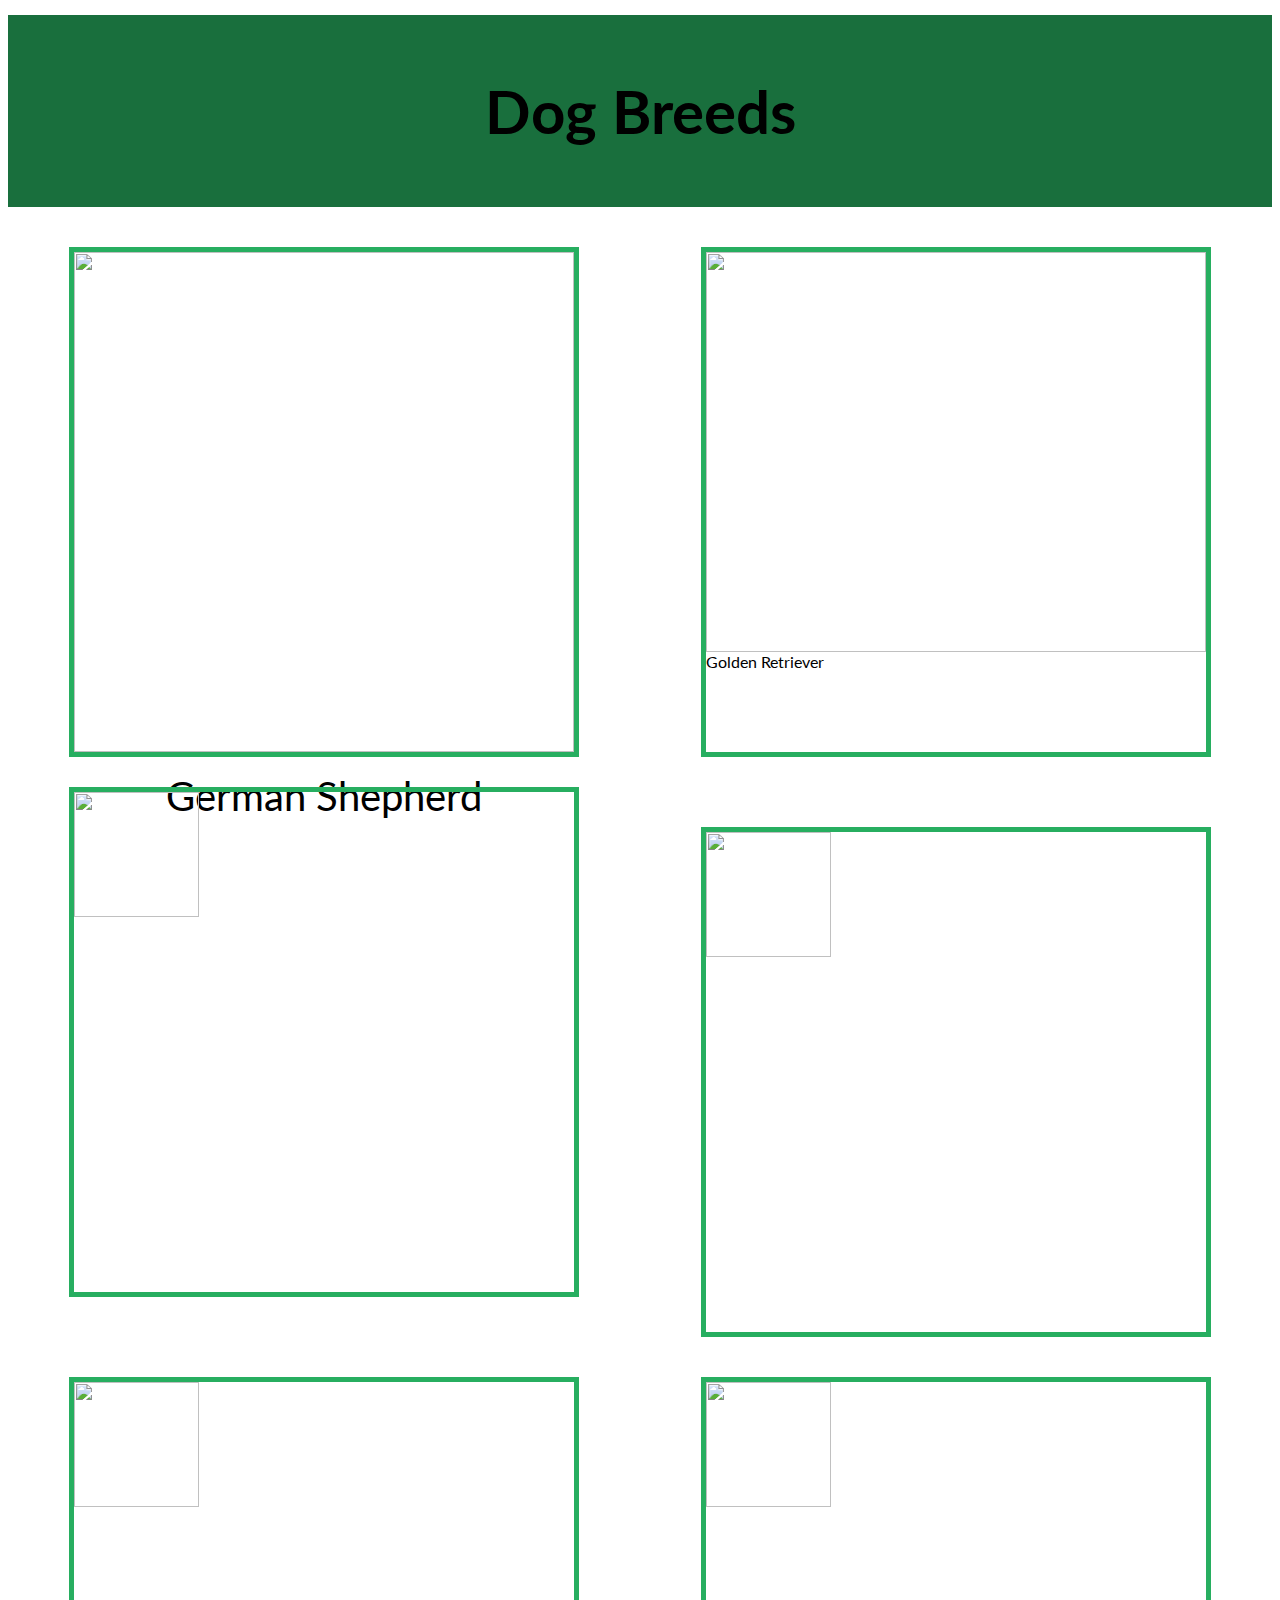
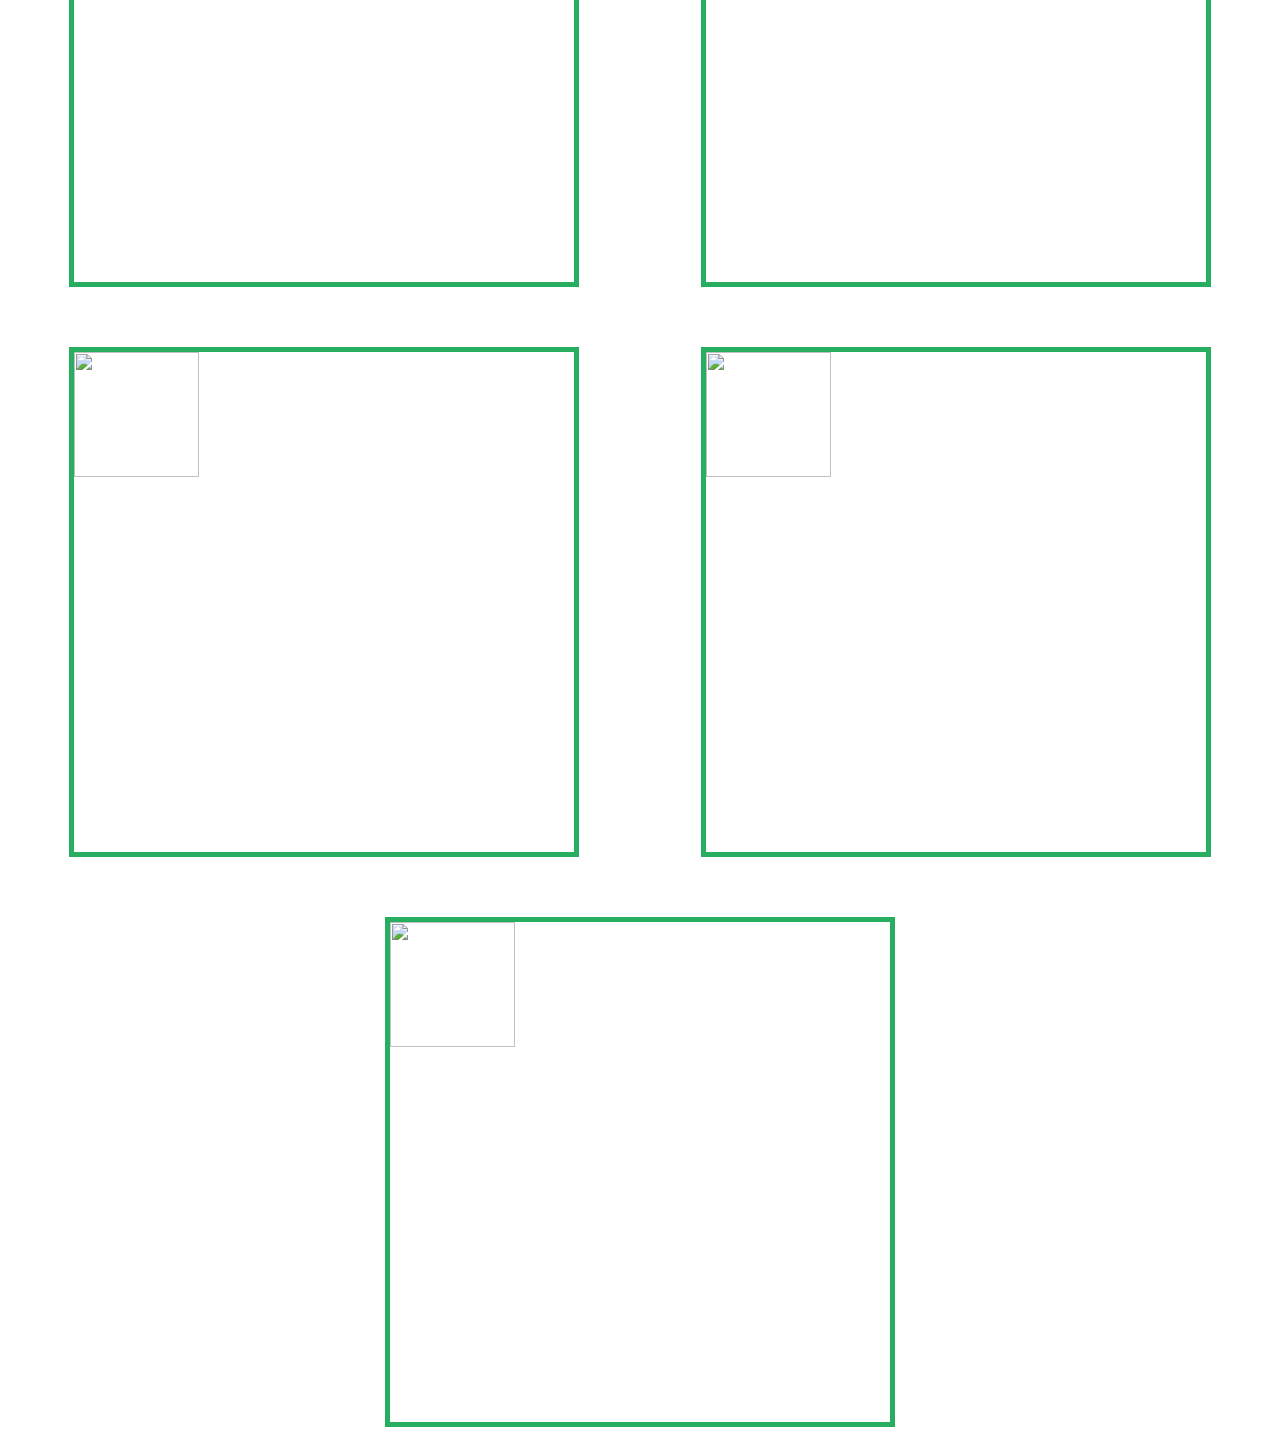
==== index.html @ 814a73e3 "Merge branch 'main' of https://github.com/staten-island-tech/flexbox-gallery-project-raymondsun1129" ====
<html lang="en">
 
<head>
    <meta charset="UTF-8">
    <meta http-equiv="X-UA-Compatible" content="IE=edge">
    <meta name="viewport" content="width=device-width, initial-scale=1.0">
    <title>Document</title>
    <link rel="stylesheet" href="style.css">
    <link rel="preconnect" href="https://fonts.googleapis.com">
<link rel="preconnect" href="https://fonts.gstatic.com" crossorigin>
<link href="https://fonts.googleapis.com/css2?family=Lato&display=swap" rel="stylesheet">
</head>
 <center><h1 class="title">Dog Breeds</h1></center>
<body>
 
    <div class="flexcontainer">
        <div class="innerbox1"><img src="https://highlandcanine.com/wp-content/uploads/2020/12/iStock-926735822.jpg" width="500px"  alt=""><center class="german">German Shepherd</center></div>
        <div class="innerbox2"><img class="golden" src="https://www.petmd.com/sites/default/files/2020-11/picture-of-golden-retriever-dog_0.jpg" height="400">Golden Retriever</div>
        <div class="innerbox3"><img src="https://content.fortune.com/wp-content/uploads/2021/04/GettyImages-1232096107.jpg" width="50%"alt=""></div>
        <div class="innerbox4"><img src="https://content.fortune.com/wp-content/uploads/2021/04/GettyImages-1232096107.jpg" width="50%"alt=""></div>
        <div class="innerbox5"><img src="https://content.fortune.com/wp-content/uploads/2021/04/GettyImages-1232096107.jpg" width="50%"alt=""></div>
        <div class="innerbox6"><img src="https://content.fortune.com/wp-content/uploads/2021/04/GettyImages-1232096107.jpg" width="50%"alt=""></div>
        <div class="innerbox7"><img src="https://content.fortune.com/wp-content/uploads/2021/04/GettyImages-1232096107.jpg" width="50%"alt=""></div>
        <div class="innerbox8"><img src="https://content.fortune.com/wp-content/uploads/2021/04/GettyImages-1232096107.jpg" width="50%"alt=""></div>
        <div class="innerbox9"><img src="https://content.fortune.com/wp-content/uploads/2021/04/GettyImages-1232096107.jpg" width="50%"alt=""></div>
        
        
 
</body>
 
</html>
---- style.css ----
body{
    font-family: 'Lato', sans-serif;
 
}
.title{
    font-size: 60px;
    margin-top: 15px;
    background-color: #196F3D;
    padding: 60px;
    
}
.flexcontainer{
    display: flex;
    flex-flow: row wrap;
    justify-content: space-around;
    
}
 
.innerbox1{
    border: 5px solid #27AE60; 
    width: 28%; 
    height: 500px; 
    width: 500px;
    font-size: 40px;
    font-family: 'Lato', sans-serif;
    margin-bottom: 30px;
}
 
.german{
    padding-top: 20px;
    padding-bottom: auto;
    
}
 
.innerbox2{
    border: 5px solid #27AE60; 
    width: 28%; 
    height: 500px; 
    width: 500px;
    margin-bottom: 30px;
 
    
 
}
 
.golden{
    width: 100%;
    max-height: 405px;
    overflow: hidden;
}
 
.innerbox3{
    border: 5px solid #27AE60; 
    width: 28%; 
    height: 500px; 
    width: 500px;
    margin-bottom: 30px;
 
}
 
.innerbox4{
    border: 5px solid #27AE60; 
    width: 28%; 
    height: 500px; 
    width: 500px;
    margin-top: 40px;
 
 
}
 
.innerbox5{
    border: 5px solid #27AE60; 
    width: 28%; 
    height: 500px; 
    width: 500px;
    margin-top: 40px;
 
}
 
.innerbox6{
    border: 5px solid #27AE60; 
    width: 28%; 
    height: 500px; 
    width: 500px;
    margin-top: 40px;
 
}
 
.innerbox7{
    border: 5px solid #27AE60; 
    width: 28%; 
    height: 500px; 
    width: 500px;
    margin-top: 60px;
 
 
}
 
.innerbox8{
    
    border: 5px solid #27AE60; 
    width: 28%; 
    height: 500px; 
    width: 500px;
    margin-top: 60px;
 
}
 
.innerbox9{
    border: 5px solid #27AE60; 
    width: 28%; 
    height: 500px; 
    width: 500px;
    margin-top: 60px;
 
 
}
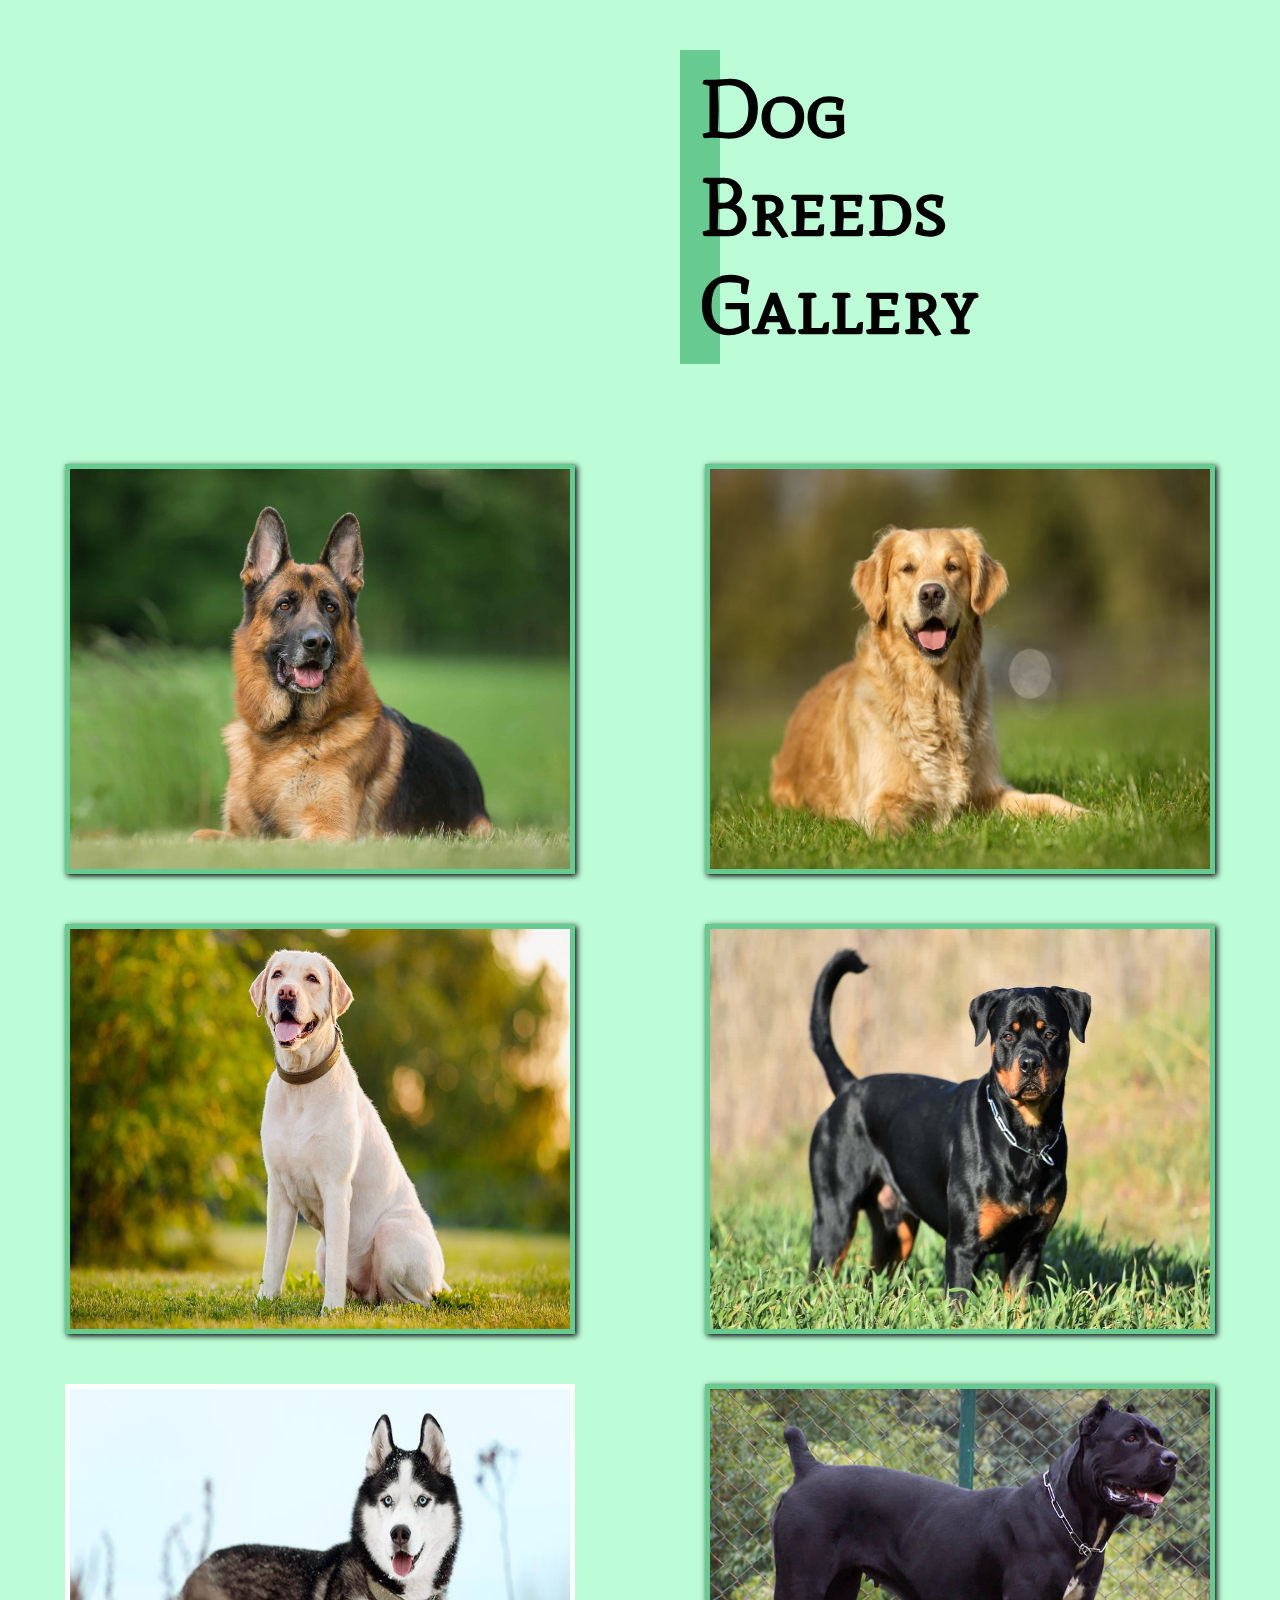
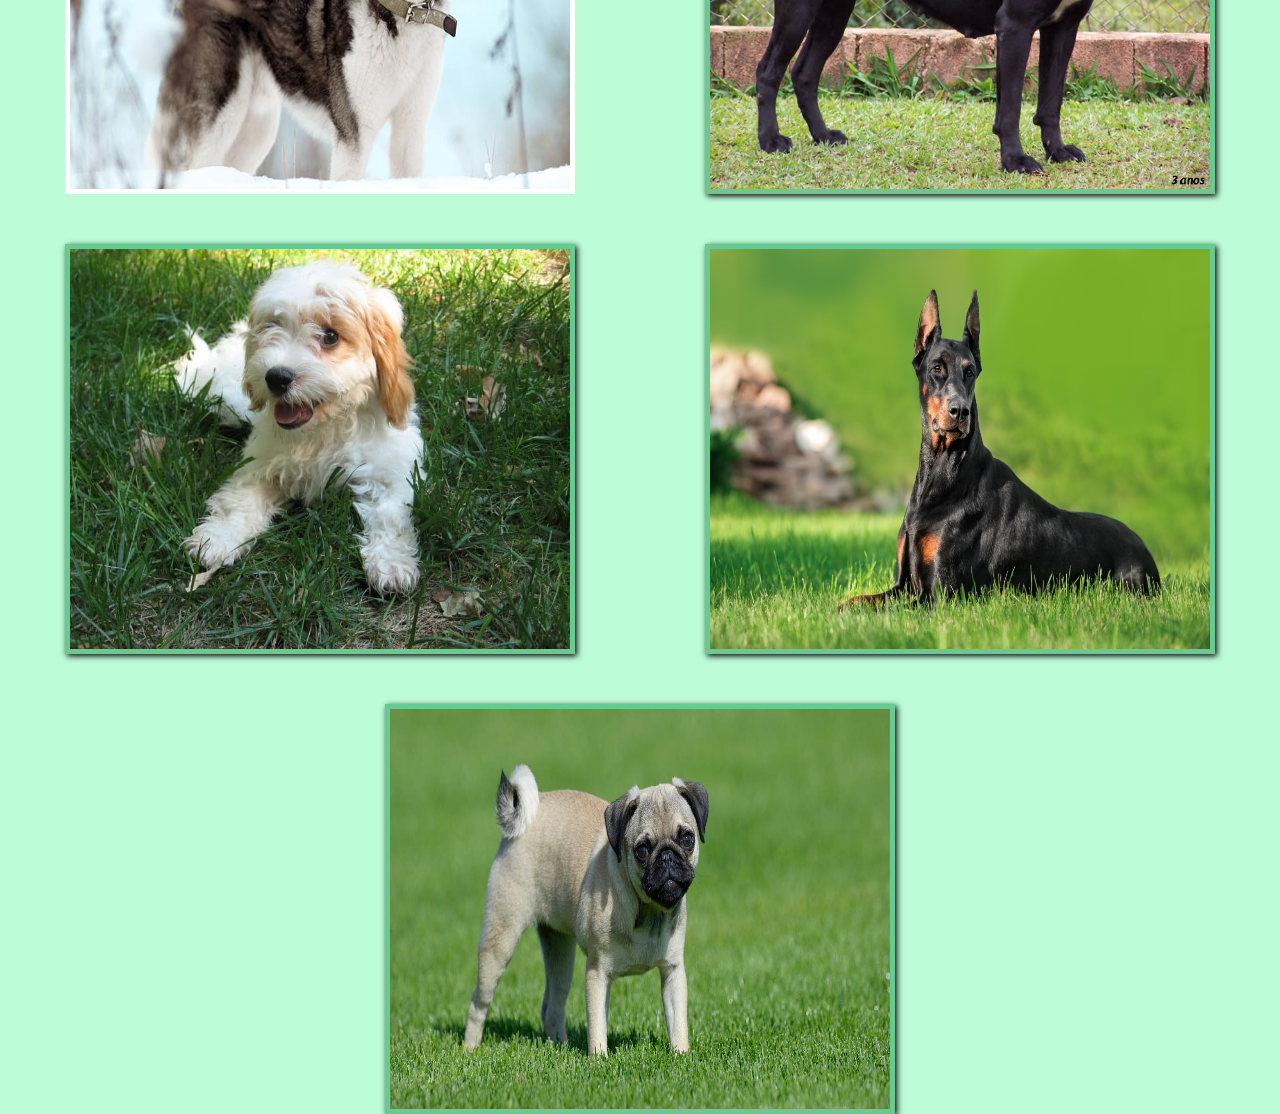
==== commit f2244e0b: "commit" ====
--- a/index.html
+++ b/index.html
@@ -1,5 +1,5 @@
 <html lang="en">
- 
+
 <head>
     <meta charset="UTF-8">
     <meta http-equiv="X-UA-Compatible" content="IE=edge">
@@ -8,24 +8,49 @@
     <link rel="stylesheet" href="style.css">
     <link rel="preconnect" href="https://fonts.googleapis.com">
 <link rel="preconnect" href="https://fonts.gstatic.com" crossorigin>
-<link href="https://fonts.googleapis.com/css2?family=Lato&display=swap" rel="stylesheet">
+<link href="https://fonts.googleapis.com/css2?family=Mate+SC&display=swap" rel="stylesheet">
 </head>
- <center><h1 class="title">Dog Breeds</h1></center>
+    
 <body>
- 
-    <div class="flexcontainer">
-        <div class="innerbox1"><img src="https://highlandcanine.com/wp-content/uploads/2020/12/iStock-926735822.jpg" width="500px"  alt=""><center class="german">German Shepherd</center></div>
-        <div class="innerbox2"><img class="golden" src="https://www.petmd.com/sites/default/files/2020-11/picture-of-golden-retriever-dog_0.jpg" height="400">Golden Retriever</div>
-        <div class="innerbox3"><img src="https://content.fortune.com/wp-content/uploads/2021/04/GettyImages-1232096107.jpg" width="50%"alt=""></div>
-        <div class="innerbox4"><img src="https://content.fortune.com/wp-content/uploads/2021/04/GettyImages-1232096107.jpg" width="50%"alt=""></div>
-        <div class="innerbox5"><img src="https://content.fortune.com/wp-content/uploads/2021/04/GettyImages-1232096107.jpg" width="50%"alt=""></div>
-        <div class="innerbox6"><img src="https://content.fortune.com/wp-content/uploads/2021/04/GettyImages-1232096107.jpg" width="50%"alt=""></div>
-        <div class="innerbox7"><img src="https://content.fortune.com/wp-content/uploads/2021/04/GettyImages-1232096107.jpg" width="50%"alt=""></div>
-        <div class="innerbox8"><img src="https://content.fortune.com/wp-content/uploads/2021/04/GettyImages-1232096107.jpg" width="50%"alt=""></div>
-        <div class="innerbox9"><img src="https://content.fortune.com/wp-content/uploads/2021/04/GettyImages-1232096107.jpg" width="50%"alt=""></div>
+    <div class="container">
+        <h1 class="title">Dog Breeds Gallery</h1>
         
-        
- 
+        <div class="gallery">
+            <div class="img"><img src="germanshepherd.jpg" 
+                width="500px" height="400px"alt=""></div>
+            <div class="img"><img src="golden.webp" 
+                width="500px" height="400px"alt=""></div>
+            <div class="img"><img src="lab.jpg" 
+                width="500px" height="400px"alt=""></div>
+            <div class="img"><img src="rott.jpg" 
+                width="500px" height="400px"alt=""></div>
+            <div class="img-husky"><img src="sib.jpg" 
+                width="500px" height="400px"alt=""></div>
+            <div class="img"><img src="cane.jpg" 
+                width="500px" height="400px"alt=""></div>
+            <div class="img"><img src="hava.jpg" 
+                width="500px" height="400px"alt=""></div>
+            <div class="img"><img src="dober.jpg" 
+                width="500px" height="400px"alt=""></div>
+            <div class="img"><img src="pug.jpg" 
+                width="500px" height="400px"alt=""></div>
+            
+
+            
+
+         </div>
+            
+
+
+    
+
+
+
+</div>
+
+
+
+
 </body>
- 
+
 </html>
--- a/style.css
+++ b/style.css
@@ -1,117 +1,54 @@
-body{
-    font-family: 'Lato', sans-serif;
- 
+html, body, *{
+    padding: 0;
+    margin: 0;
+    box-sizing: border-box;
+    font-size: 62.5%;
 }
+
+
+
 .title{
-    font-size: 60px;
-    margin-top: 15px;
-    background-color: #196F3D;
-    padding: 60px;
+    text-align: center;
+    font-size: 8rem;
+    margin-top: 40px;
+    font-family: 'Mate SC', serif;
+    margin: 50px 680px;
+    background-color: #67CA91;
+    padding: 10px 20px;
     
 }
-.flexcontainer{
-    display: flex;
-    flex-flow: row wrap;
-    justify-content: space-around;
+body{
+    background-color: #BCFCD7;
     
 }
- 
-.innerbox1{
-    border: 5px solid #27AE60; 
-    width: 28%; 
-    height: 500px; 
-    width: 500px;
-    font-size: 40px;
-    font-family: 'Lato', sans-serif;
-    margin-bottom: 30px;
-}
- 
-.german{
-    padding-top: 20px;
-    padding-bottom: auto;
+
+.gallery{
+    display: flex;
+    flex-direction: row;
+    flex-wrap: wrap;
+    justify-content: space-around;
+    font-family: 'Mate SC', serif;
+    
     
 }
- 
-.innerbox2{
-    border: 5px solid #27AE60; 
-    width: 28%; 
-    height: 500px; 
-    width: 500px;
-    margin-bottom: 30px;
- 
+.img{
+    margin-top: 50px;
+    border: 5px solid #67CA91;
     
- 
+    font-family: 'Mate SC', serif;
+    box-shadow: 2px 2px 6px;
+    
 }
- 
-.golden{
-    width: 100%;
-    max-height: 405px;
-    overflow: hidden;
+.img-husky{
+    margin-top: 50px;
+    border: 5px solid white;
+    
+    
+    font-family: 'Mate SC', serif;
+    
 }
- 
-.innerbox3{
-    border: 5px solid #27AE60; 
-    width: 28%; 
-    height: 500px; 
-    width: 500px;
-    margin-bottom: 30px;
- 
-}
- 
-.innerbox4{
-    border: 5px solid #27AE60; 
-    width: 28%; 
-    height: 500px; 
-    width: 500px;
-    margin-top: 40px;
- 
- 
-}
- 
-.innerbox5{
-    border: 5px solid #27AE60; 
-    width: 28%; 
-    height: 500px; 
-    width: 500px;
-    margin-top: 40px;
- 
-}
- 
-.innerbox6{
-    border: 5px solid #27AE60; 
-    width: 28%; 
-    height: 500px; 
-    width: 500px;
-    margin-top: 40px;
- 
-}
- 
-.innerbox7{
-    border: 5px solid #27AE60; 
-    width: 28%; 
-    height: 500px; 
-    width: 500px;
-    margin-top: 60px;
- 
- 
-}
- 
-.innerbox8{
-    
-    border: 5px solid #27AE60; 
-    width: 28%; 
-    height: 500px; 
-    width: 500px;
-    margin-top: 60px;
- 
-}
- 
-.innerbox9{
-    border: 5px solid #27AE60; 
-    width: 28%; 
-    height: 500px; 
-    width: 500px;
-    margin-top: 60px;
- 
- 
-}
+
+img:hover{
+    opacity: 5;
+    transition: .9s;
+}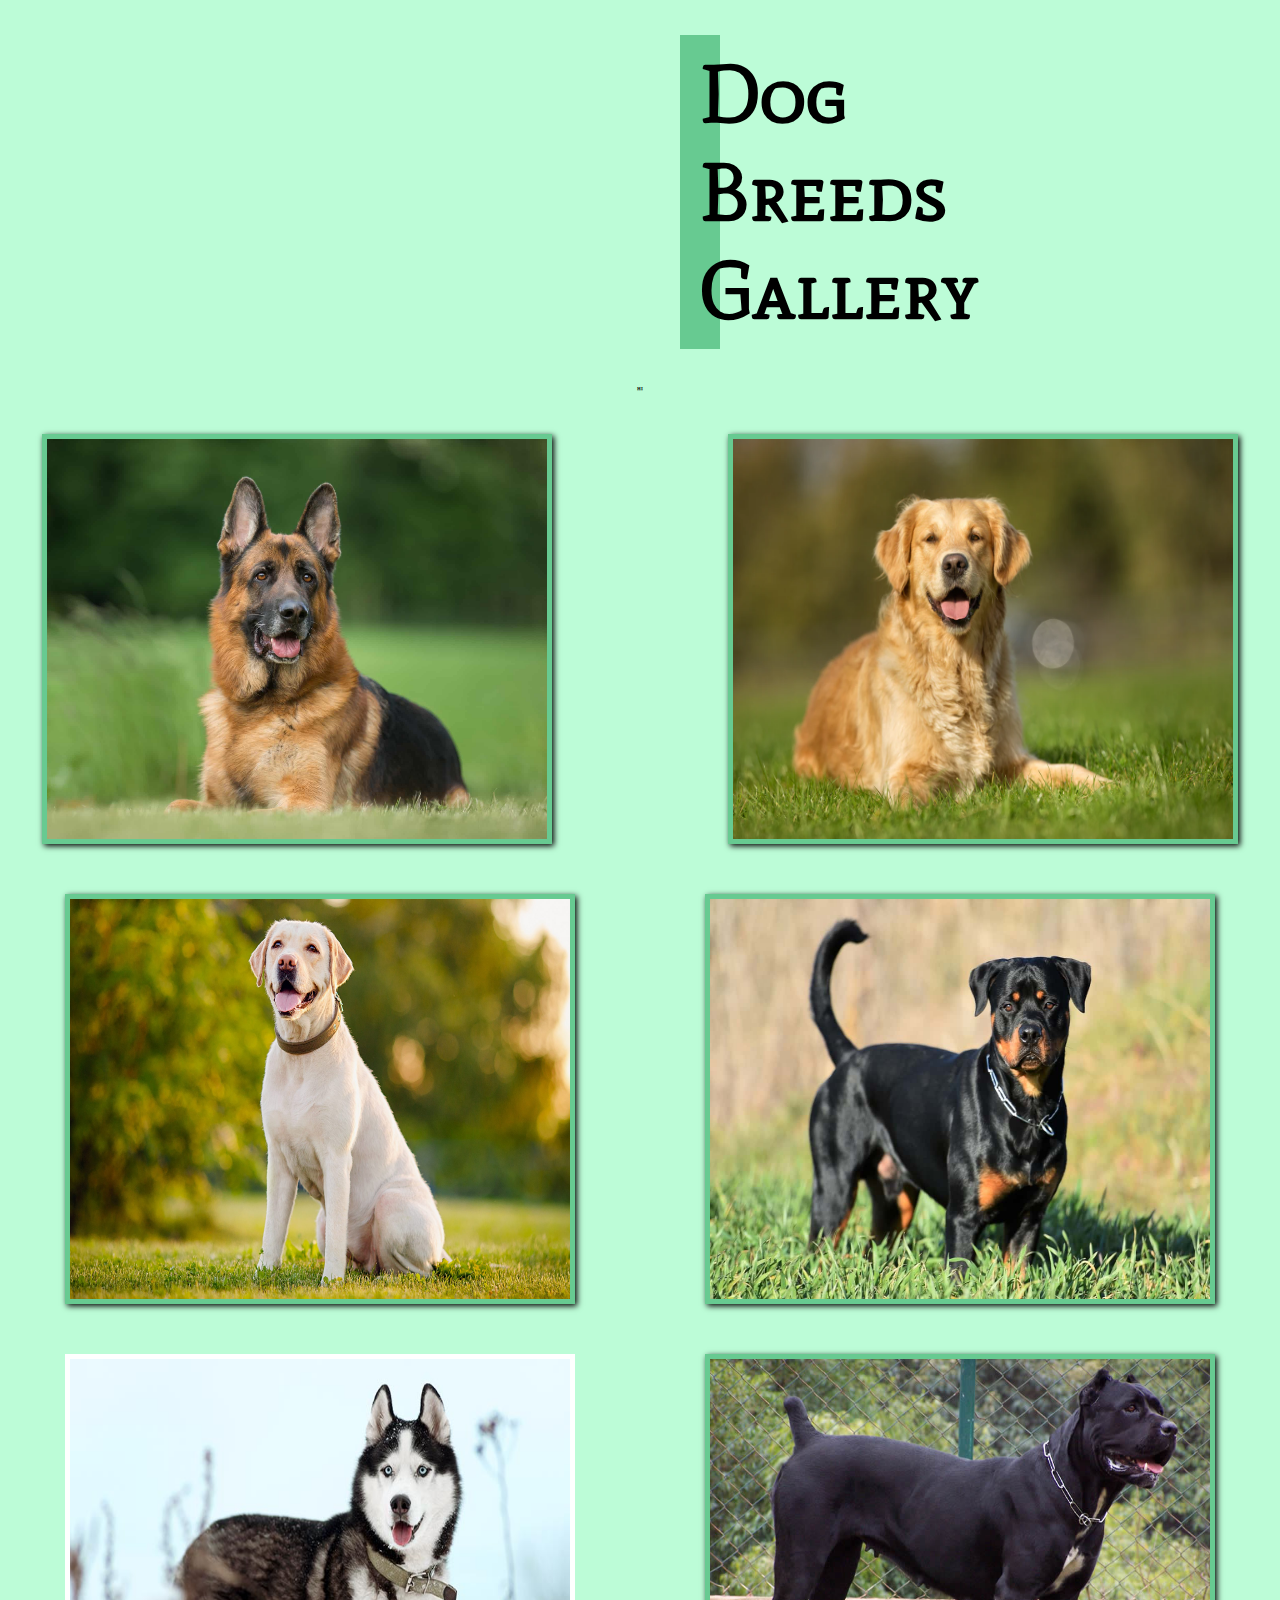
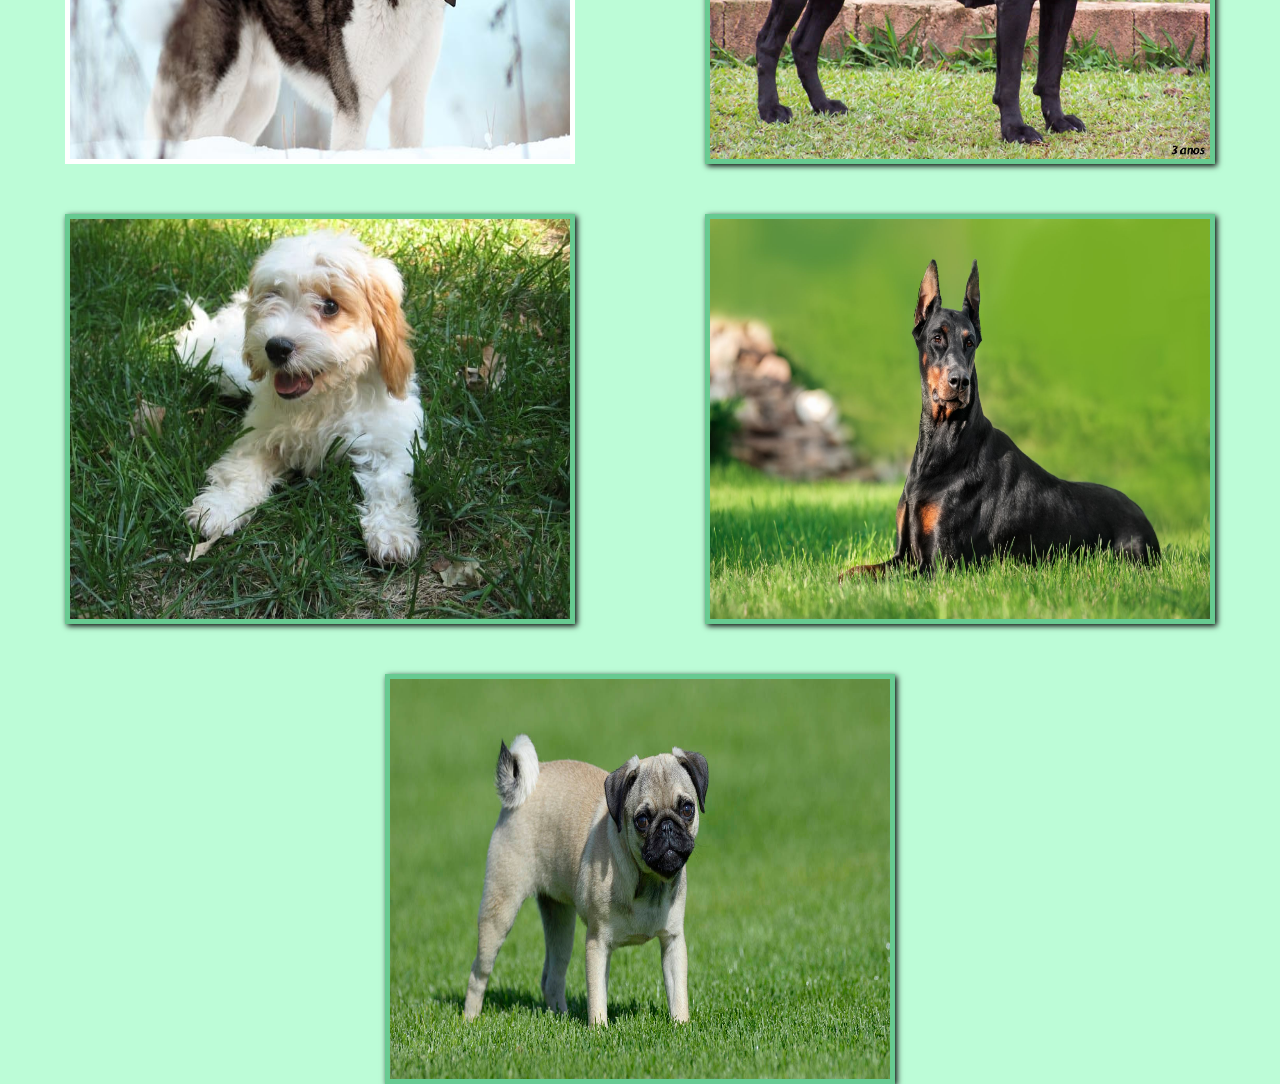
==== commit 883b075d: "commit" ====
--- a/index.html
+++ b/index.html
@@ -18,6 +18,7 @@
         <div class="gallery">
             <div class="img"><img src="germanshepherd.jpg" 
                 width="500px" height="400px"alt=""></div>
+                <h3>hi</h3>
             <div class="img"><img src="golden.webp" 
                 width="500px" height="400px"alt=""></div>
             <div class="img"><img src="lab.jpg" 
@@ -34,6 +35,7 @@
                 width="500px" height="400px"alt=""></div>
             <div class="img"><img src="pug.jpg" 
                 width="500px" height="400px"alt=""></div>
+                
             
 
             
--- a/style.css
+++ b/style.css
@@ -4,24 +4,19 @@
     box-sizing: border-box;
     font-size: 62.5%;
 }
-
-
-
 .title{
     text-align: center;
     font-size: 8rem;
     margin-top: 40px;
     font-family: 'Mate SC', serif;
-    margin: 50px 680px;
+    margin: 35px 680px;
     background-color: #67CA91;
     padding: 10px 20px;
-    
 }
 body{
     background-color: #BCFCD7;
     
 }
-
 .gallery{
     display: flex;
     flex-direction: row;
@@ -29,7 +24,7 @@
     justify-content: space-around;
     font-family: 'Mate SC', serif;
     
-    
+
 }
 .img{
     margin-top: 50px;
@@ -37,7 +32,6 @@
     
     font-family: 'Mate SC', serif;
     box-shadow: 2px 2px 6px;
-    
 }
 .img-husky{
     margin-top: 50px;
@@ -45,9 +39,7 @@
     
     
     font-family: 'Mate SC', serif;
-    
 }
-
 img:hover{
     opacity: 5;
     transition: .9s;
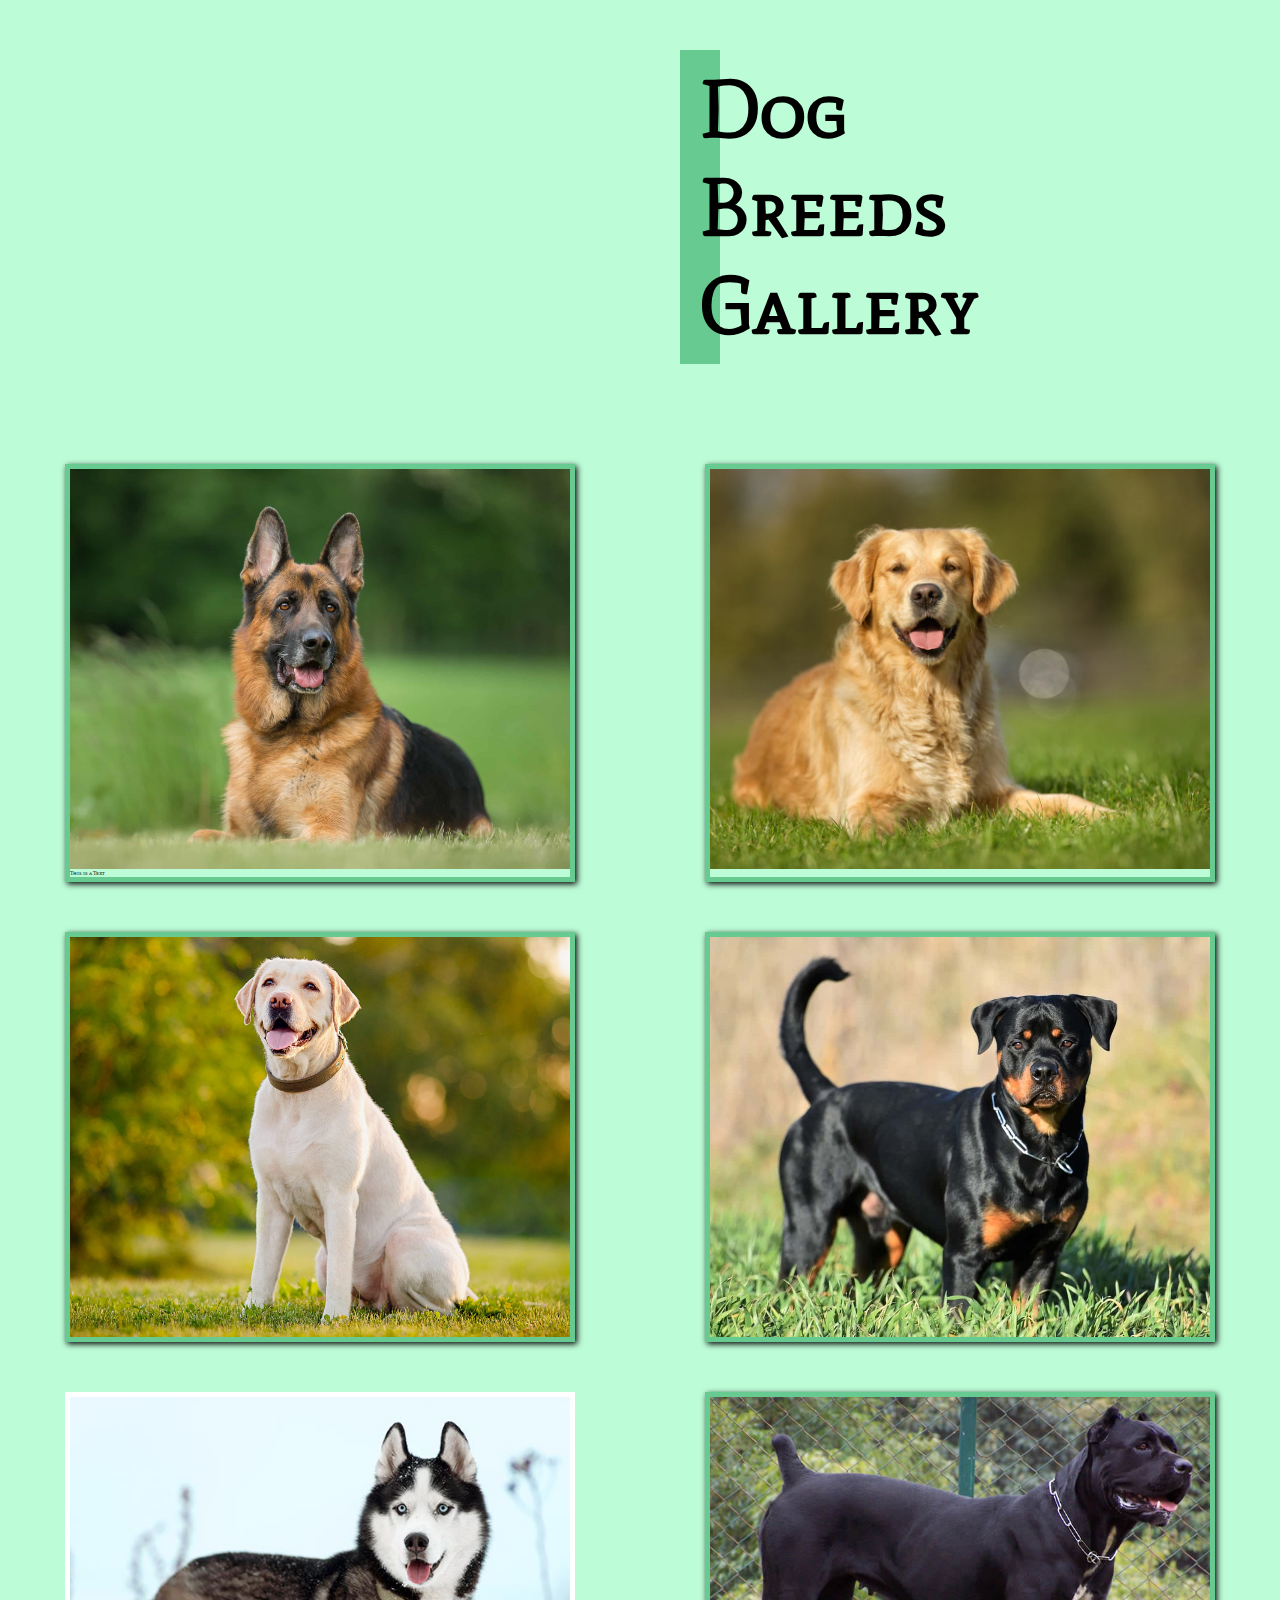
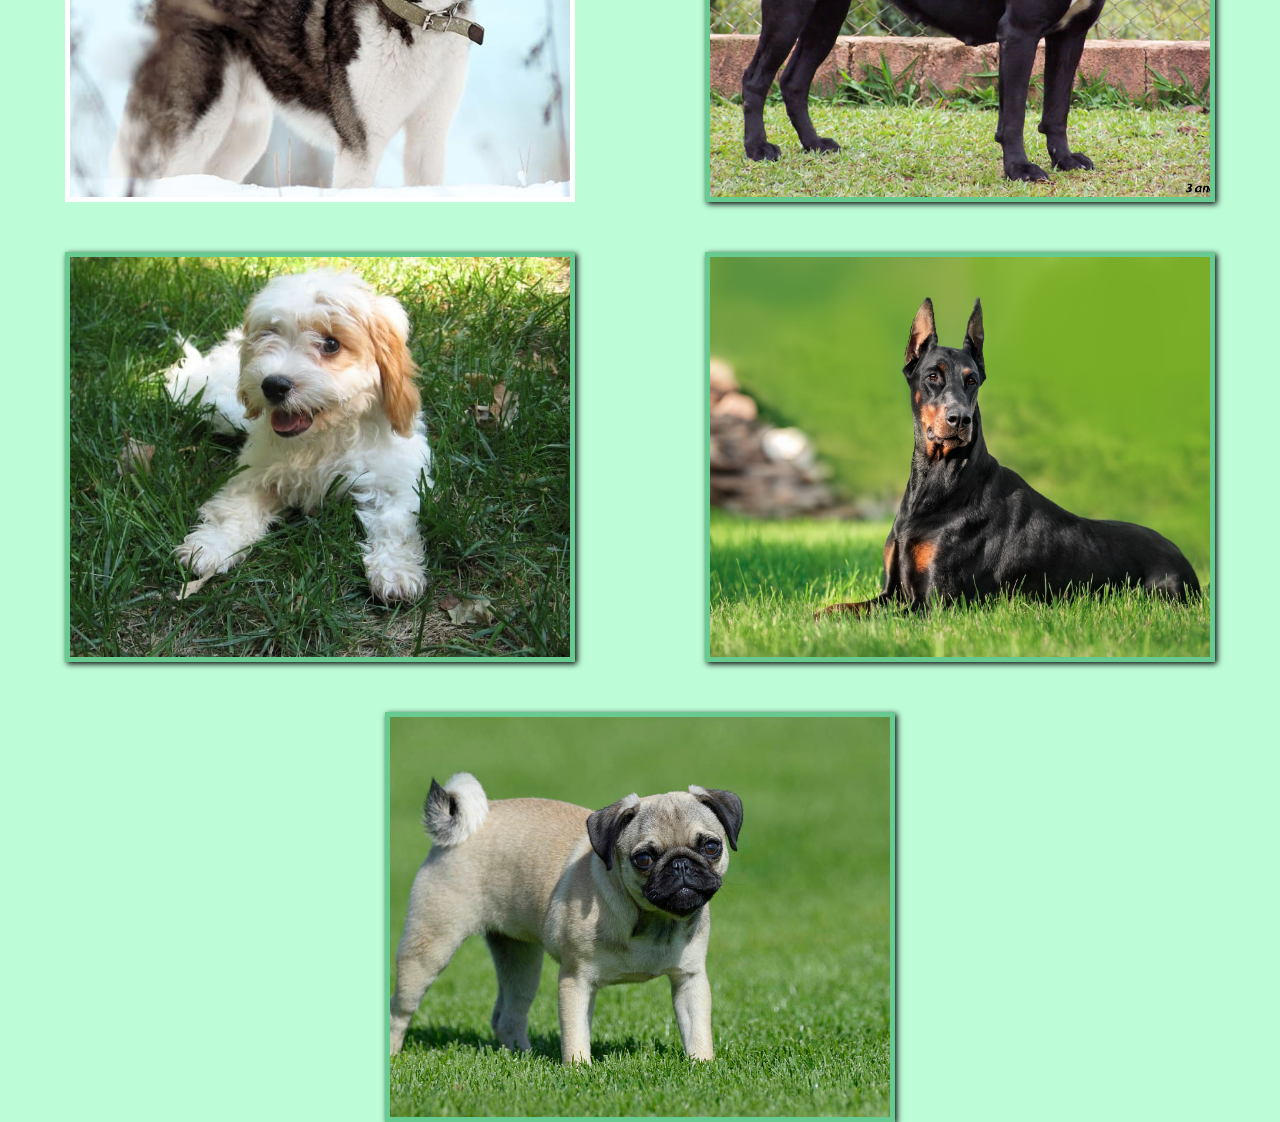
==== commit 753aaafe: "10/10" ====
--- a/index.html
+++ b/index.html
@@ -1,58 +1,60 @@
-<html lang="en">
-
-<head>
-    <meta charset="UTF-8">
-    <meta http-equiv="X-UA-Compatible" content="IE=edge">
-    <meta name="viewport" content="width=device-width, initial-scale=1.0">
-    <title>Document</title>
-    <link rel="stylesheet" href="style.css">
-    <link rel="preconnect" href="https://fonts.googleapis.com">
-<link rel="preconnect" href="https://fonts.gstatic.com" crossorigin>
-<link href="https://fonts.googleapis.com/css2?family=Mate+SC&display=swap" rel="stylesheet">
-</head>
-    
-<body>
-    <div class="container">
-        <h1 class="title">Dog Breeds Gallery</h1>
-        
-        <div class="gallery">
-            <div class="img"><img src="germanshepherd.jpg" 
-                width="500px" height="400px"alt=""></div>
-                <h3>hi</h3>
-            <div class="img"><img src="golden.webp" 
-                width="500px" height="400px"alt=""></div>
-            <div class="img"><img src="lab.jpg" 
-                width="500px" height="400px"alt=""></div>
-            <div class="img"><img src="rott.jpg" 
-                width="500px" height="400px"alt=""></div>
-            <div class="img-husky"><img src="sib.jpg" 
-                width="500px" height="400px"alt=""></div>
-            <div class="img"><img src="cane.jpg" 
-                width="500px" height="400px"alt=""></div>
-            <div class="img"><img src="hava.jpg" 
-                width="500px" height="400px"alt=""></div>
-            <div class="img"><img src="dober.jpg" 
-                width="500px" height="400px"alt=""></div>
-            <div class="img"><img src="pug.jpg" 
-                width="500px" height="400px"alt=""></div>
-                
-            
-
-            
-
-         </div>
-            
-
-
-    
-
-
-
-</div>
-
-
-
-
-</body>
-
-</html>
+<html lang="en">
+
+<head>
+    <meta charset="UTF-8">
+    <meta http-equiv="X-UA-Compatible" content="IE=edge">
+    <meta name="viewport" content="width=device-width, initial-scale=1.0">
+    <title>Document</title>
+    <link rel="stylesheet" href="style.css">
+    <link rel="preconnect" href="https://fonts.googleapis.com">
+<link rel="preconnect" href="https://fonts.gstatic.com" crossorigin>
+<link href="https://fonts.googleapis.com/css2?family=Mate+SC&display=swap" rel="stylesheet">
+</head>
+    
+<body>
+    <div class="container">
+        <h1 class="title">Dog Breeds Gallery</h1>
+        
+        <div class="gallery">
+            <div class="img">
+                <div><img src="germanshepherd.jpg" 
+                width="500px" height="400px"alt=""></div>
+                <div>This is a Text</div>
+                
+            </div>
+            <div class="img"><img src="golden.webp" class="myimg"
+                alt=""></div>
+            <div class="img"><img src="lab.jpg" class="myimg"
+                alt=""></div>
+            <div class="img"><img src="rott.jpg" class="myimg"
+                alt=""></div>
+            <div class="img-husky"><img src="sib.jpg" class="myimg"
+                alt=""></div>
+            <div class="img"><img src="cane.jpg" class="myimg"
+                alt=""></div>
+            <div class="img"><img src="hava.jpg" class="myimg"
+               alt=""></div>
+            <div class="img"><img src="dober.jpg" class="myimg"
+                alt=""></div>
+            <div class="img"><img src="pug.jpg" class="myimg"
+                alt=""></div>
+            
+
+            
+
+         </div>
+            
+
+
+    
+
+
+
+</div>
+
+
+
+
+</body>
+
+</html>--- a/style.css
+++ b/style.css
@@ -1,46 +1,60 @@
-html, body, *{
-    padding: 0;
-    margin: 0;
-    box-sizing: border-box;
-    font-size: 62.5%;
-}
-.title{
-    text-align: center;
-    font-size: 8rem;
-    margin-top: 40px;
-    font-family: 'Mate SC', serif;
-    margin: 35px 680px;
-    background-color: #67CA91;
-    padding: 10px 20px;
-}
-body{
-    background-color: #BCFCD7;
-    
-}
-.gallery{
-    display: flex;
-    flex-direction: row;
-    flex-wrap: wrap;
-    justify-content: space-around;
-    font-family: 'Mate SC', serif;
-    
-
-}
-.img{
-    margin-top: 50px;
-    border: 5px solid #67CA91;
-    
-    font-family: 'Mate SC', serif;
-    box-shadow: 2px 2px 6px;
-}
-.img-husky{
-    margin-top: 50px;
-    border: 5px solid white;
-    
-    
-    font-family: 'Mate SC', serif;
-}
-img:hover{
-    opacity: 5;
-    transition: .9s;
+html, body, *{
+    padding: 0;
+    margin: 0;
+    box-sizing: border-box;
+    font-size: 62.5%;
+}
+
+
+
+.title{
+    text-align: center;
+    font-size: 8rem;
+    margin-top: 40px;
+    font-family: 'Mate SC', serif;
+    margin: 50px 680px;
+    background-color: #67CA91;
+    padding: 10px 20px;
+    
+}
+body{
+    background-color: #BCFCD7;
+    
+}
+
+.gallery{
+    display: flex;
+    flex-direction: row;
+    flex-wrap: wrap;
+    justify-content: space-around;
+    font-family: 'Mate SC', serif;
+    
+    
+}
+.img{
+    margin-top: 50px;
+    border: 5px solid #67CA91;
+    
+    font-family: 'Mate SC', serif;
+    box-shadow: 2px 2px 6px;
+    
+}
+.myimg{
+    width: 500px;
+    height: 400px;
+    object-fit: cover;
+
+}
+.img-husky{
+    margin-top: 50px;
+    border: 5px solid white;
+    
+    
+    font-family: 'Mate SC', serif;
+    
+}
+
+img:hover{
+    opacity: 5;
+    transition: .9s;
 }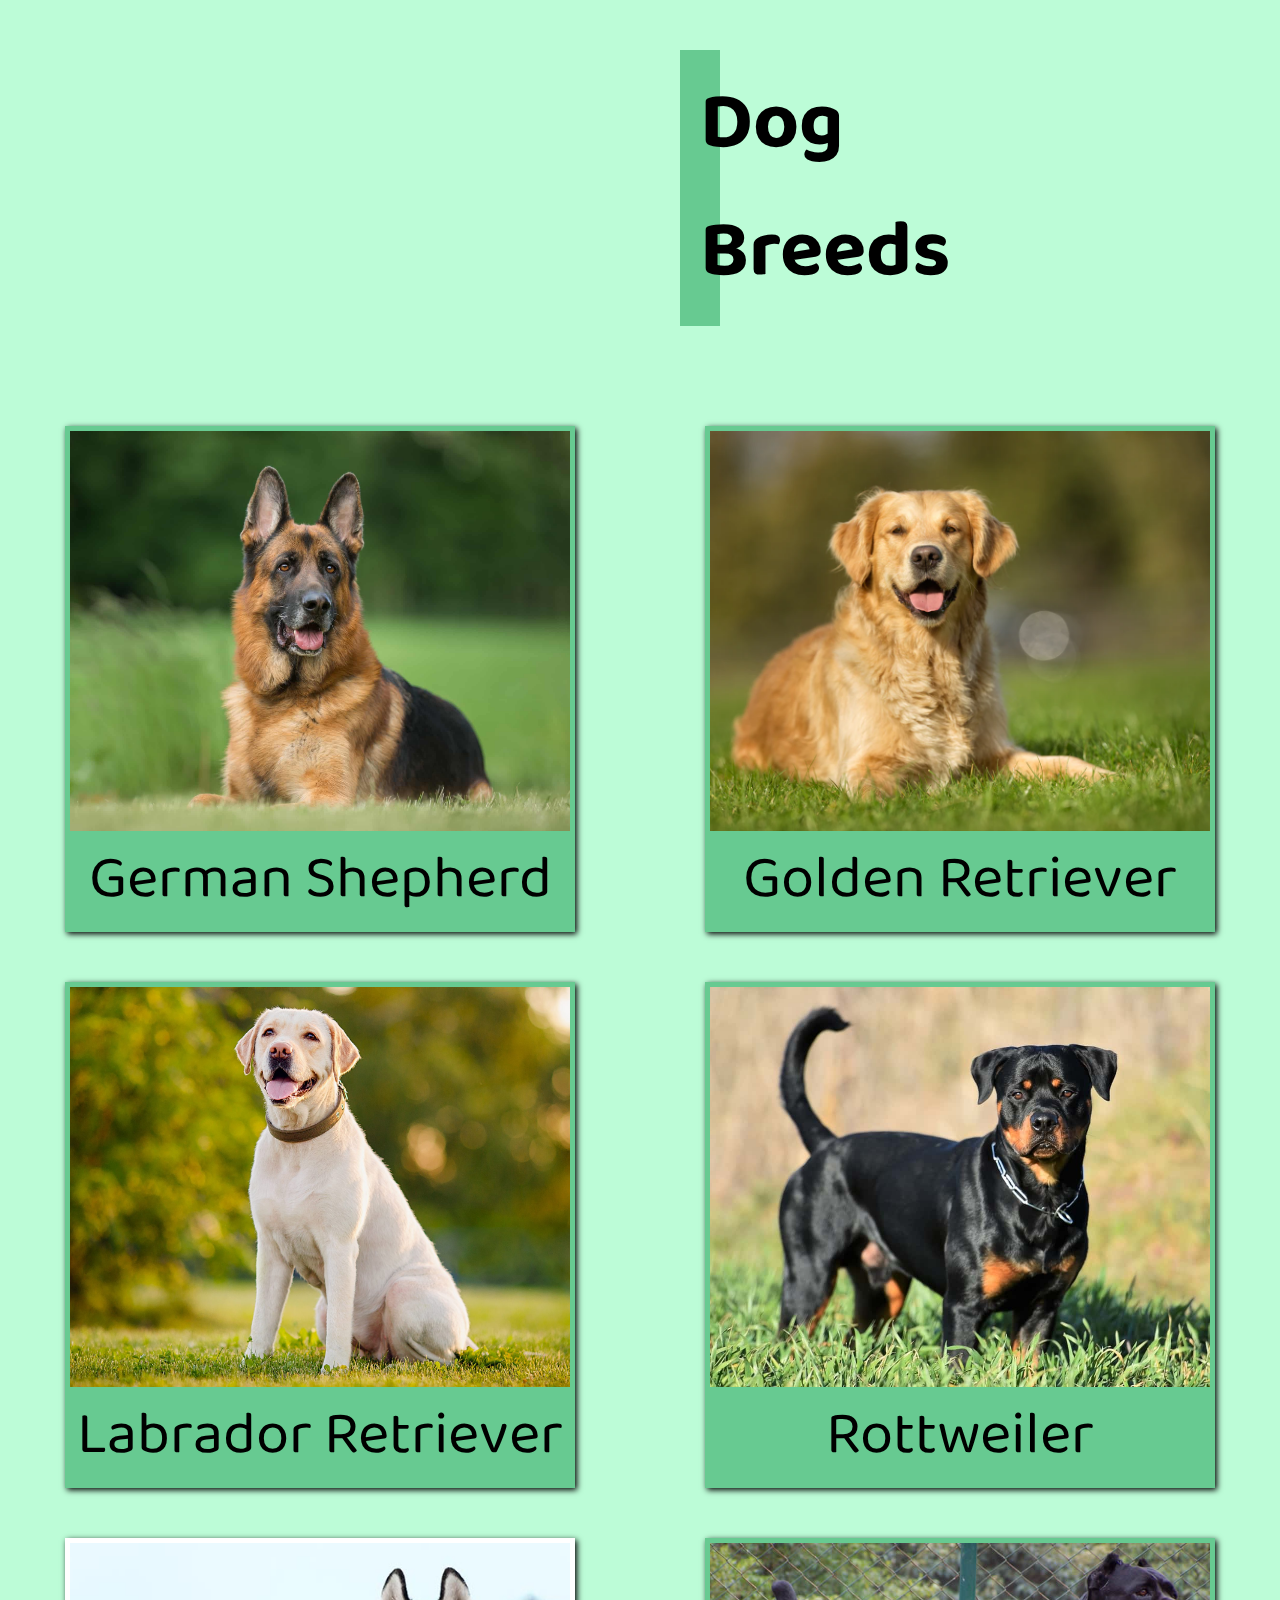
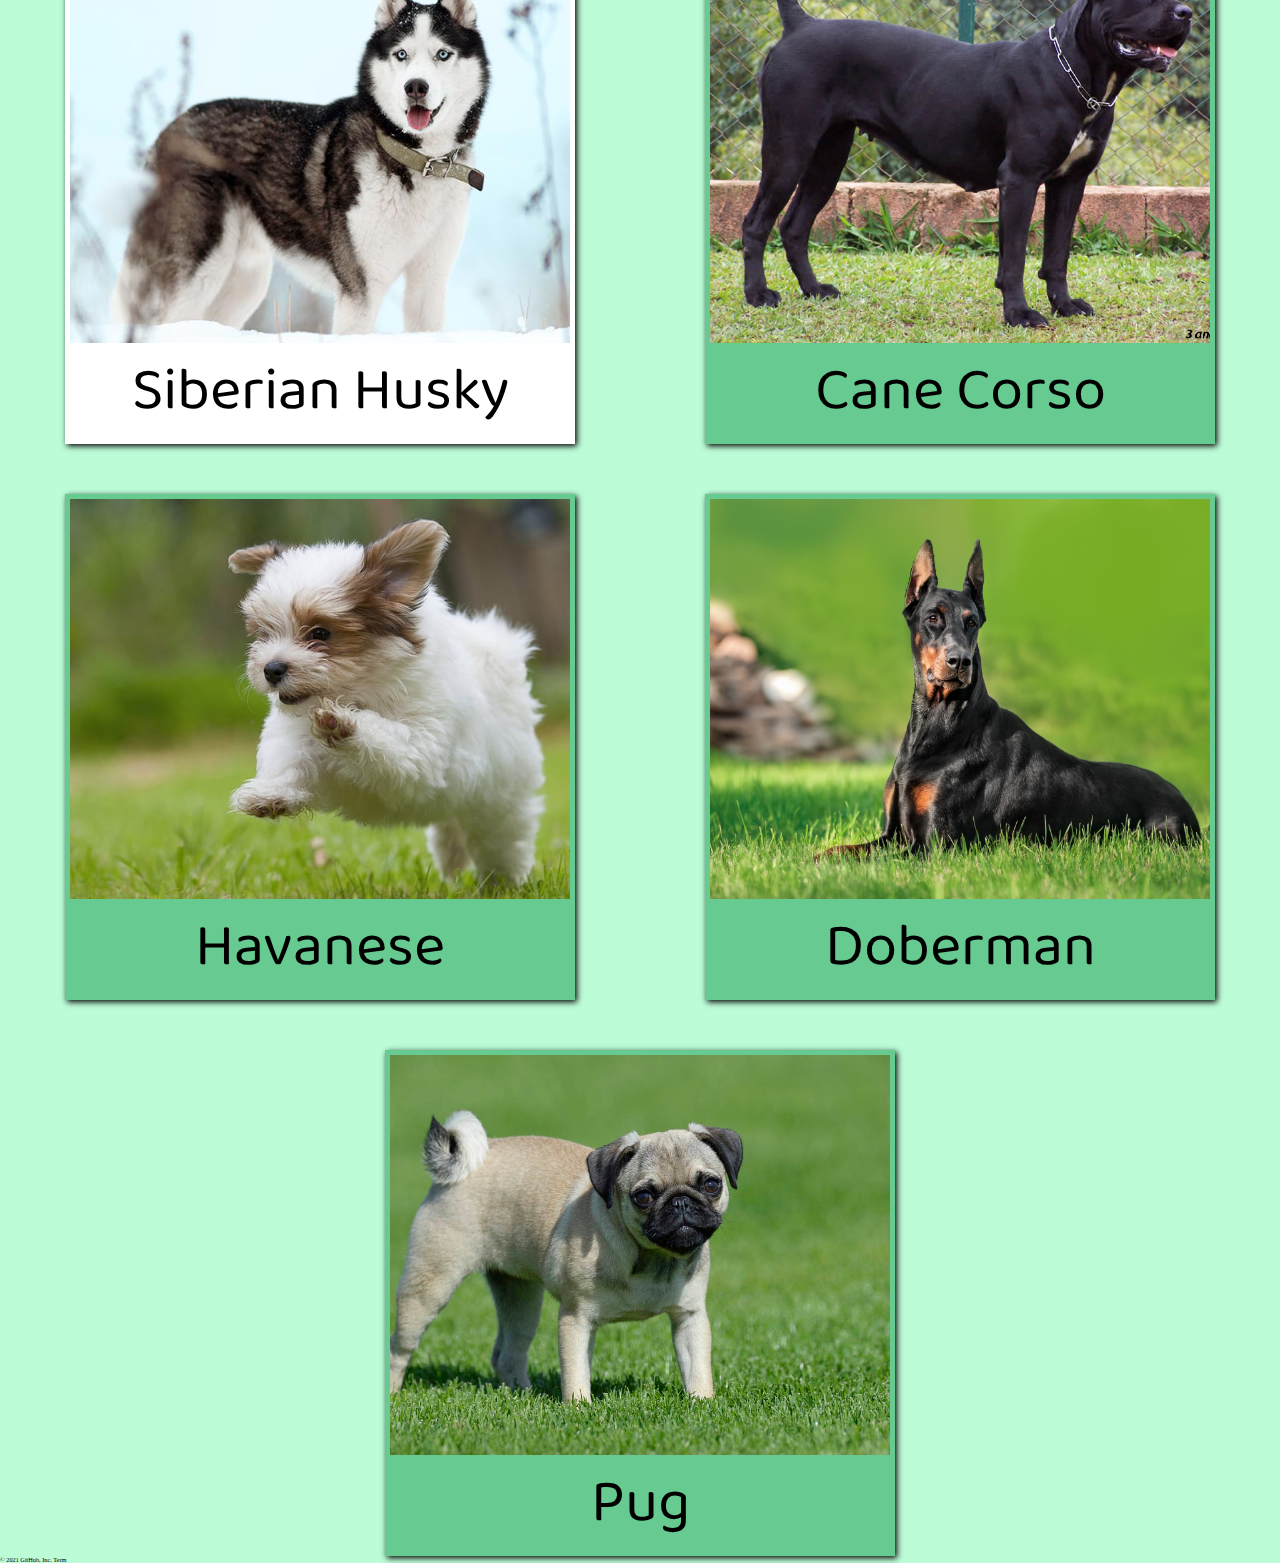
==== commit f1fab022: "c" ====
--- a/index.html
+++ b/index.html
@@ -1,60 +1,104 @@
-<html lang="en">
-
-<head>
-    <meta charset="UTF-8">
-    <meta http-equiv="X-UA-Compatible" content="IE=edge">
-    <meta name="viewport" content="width=device-width, initial-scale=1.0">
-    <title>Document</title>
-    <link rel="stylesheet" href="style.css">
-    <link rel="preconnect" href="https://fonts.googleapis.com">
-<link rel="preconnect" href="https://fonts.gstatic.com" crossorigin>
-<link href="https://fonts.googleapis.com/css2?family=Mate+SC&display=swap" rel="stylesheet">
-</head>
-    
-<body>
-    <div class="container">
-        <h1 class="title">Dog Breeds Gallery</h1>
-        
-        <div class="gallery">
-            <div class="img">
-                <div><img src="germanshepherd.jpg" 
-                width="500px" height="400px"alt=""></div>
-                <div>This is a Text</div>
-                
-            </div>
-            <div class="img"><img src="golden.webp" class="myimg"
-                alt=""></div>
-            <div class="img"><img src="lab.jpg" class="myimg"
-                alt=""></div>
-            <div class="img"><img src="rott.jpg" class="myimg"
-                alt=""></div>
-            <div class="img-husky"><img src="sib.jpg" class="myimg"
-                alt=""></div>
-            <div class="img"><img src="cane.jpg" class="myimg"
-                alt=""></div>
-            <div class="img"><img src="hava.jpg" class="myimg"
-               alt=""></div>
-            <div class="img"><img src="dober.jpg" class="myimg"
-                alt=""></div>
-            <div class="img"><img src="pug.jpg" class="myimg"
-                alt=""></div>
-            
-
-            
-
-         </div>
-            
-
-
-    
-
-
-
-</div>
-
-
-
-
-</body>
-
-</html>+ 
+<html lang="en">
+ 
+    <head>
+        <meta charset="UTF-8">
+        <meta http-equiv="X-UA-Compatible" content="IE=edge">
+        <meta name="viewport" content="width=device-width, initial-scale=1.0">
+        <title>Document</title>
+        <link rel="stylesheet" href="style.css">
+        <link rel="preconnect" href="https://fonts.googleapis.com">
+<link rel="preconnect" href="https://fonts.gstatic.com" crossorigin>
+<link href="https://fonts.googleapis.com/css2?family=Baloo+2:wght@500&family=Heebo&display=swap" rel="stylesheet">
+        
+    </head>
+        
+    <body>
+        <div class="container">
+            <h1 class="title">Dog Breeds </h1>
+            
+            <div class="gallery">
+                <div class="img">
+                    <div><img src="germanshepherd.jpg" class="myimg"
+                     alt=""></div>
+                    <div class="text">German Shepherd</div>
+                    </div> 
+            <div class="img">
+                    <div><img src="golden.webp" class="myimg"
+                    alt=""></div>
+                    <div class="text">Golden Retriever</div>
+                     </div> 
+                <div class="img">
+                    <div><img src="lab.jpg" class="myimg"
+                     alt=""></div>
+                    <div class="text">Labrador Retriever</div>
+                    </div> 
+                 <div class="img">
+                    <div><img src="rott.jpg" class="myimg"
+                     alt=""></div>
+                    <div class="text">Rottweiler</div>
+                    </div> 
+                 <div class="img-husky">
+                    <div><img src="sib.jpg" class="myhusky"
+                    alt=""></div>
+                    <div class="text">Siberian Husky</div>
+                    </div>
+                <div class="img">
+                    <div><img src="cane.jpg" class="myimg"
+                        alt=""></div>
+                    <div class="text">Cane Corso</div>
+                    </div> 
+                 <div class="img">
+                        <div><img src="havanese.jpg" class="myimg"
+                        alt=""></div>
+                        <div class="text">Havanese</div>
+                        </div> 
+                 <div class="img">
+                        <div><img src="dober.jpg" class="myimg"
+                        alt=""></div>
+                        <div class="text">Doberman</div>
+                        </div> 
+                <div class="img">
+                        <div><img src="pug.jpg" class="myimg"
+                        alt=""></div>
+                        <div class="text">Pug</div>
+                        </div> 
+                    
+ 
+                
+    
+                
+    
+             </div>
+                
+    
+    
+        
+    
+    
+    
+    </div>
+    
+    
+    
+    
+    </body>
+    
+    </html>
+© 2021 GitHub, Inc.
+Term
+            
+
+
+    
+
+
+
+</div>
+
+
+
+
+</body>
+
+</html>
--- a/style.css
+++ b/style.css
@@ -1,60 +1,73 @@
-html, body, *{
-    padding: 0;
-    margin: 0;
-    box-sizing: border-box;
-    font-size: 62.5%;
-}
-
-
-
-.title{
-    text-align: center;
-    font-size: 8rem;
-    margin-top: 40px;
-    font-family: 'Mate SC', serif;
-    margin: 50px 680px;
-    background-color: #67CA91;
-    padding: 10px 20px;
-    
-}
-body{
-    background-color: #BCFCD7;
-    
-}
-
-.gallery{
-    display: flex;
-    flex-direction: row;
-    flex-wrap: wrap;
-    justify-content: space-around;
-    font-family: 'Mate SC', serif;
-    
-    
-}
-.img{
-    margin-top: 50px;
-    border: 5px solid #67CA91;
-    
-    font-family: 'Mate SC', serif;
-    box-shadow: 2px 2px 6px;
-    
-}
-.myimg{
-    width: 500px;
-    height: 400px;
-    object-fit: cover;
-
-}
-.img-husky{
-    margin-top: 50px;
-    border: 5px solid white;
-    
-    
-    font-family: 'Mate SC', serif;
-    
-}
-
-img:hover{
-    opacity: 5;
-    transition: .9s;
+html, body, *{
+    padding: 0;
+    margin: 0;
+    box-sizing: border-box;
+    font-size: 62.5%;
+}
+
+.title{
+    text-align: center;
+    font-size: 8rem;
+    margin-top: 40px;
+    font-family: 'Baloo 2', cursive;
+
+    margin: 50px 680px;
+    background-color: #67CA91;
+    padding: 10px 20px;
+    
+}
+body{
+    background-color: #BCFCD7;
+    
+}
+
+.gallery{
+    display: flex;
+    flex-direction: row;
+    flex-wrap: wrap;
+    justify-content: space-around;
+    font-family: 'Baloo 2', cursive;
+}
+.img{
+    margin-top: 50px;
+    border: 5px solid #67CA91;
+    
+    font-family: 'Baloo 2', cursive;
+    
+    box-shadow: 2px 2px 6px;
+    background-color: #67CA91;
+    
+}
+.myimg{
+    width: 500px;
+    height: 400px;
+    object-fit: cover;
+    font-family: 'Baloo 2', cursive;
+    
+    
+
+}
+.myhusky{
+    width: 500px;
+    height: 400px;
+    object-fit: cover;
+    font-family: 'Baloo 2', cursive;
+}
+.img-husky{
+    margin-top: 50px;
+    border: 5px solid white;
+    object-fit: cover;
+    box-shadow: 2px 2px 6px;
+    font-family: 'Baloo 2', cursive;
+    background-color: white;
+    
+}
+.text{
+    font-size: 6rem;
+    text-align: center;
+    
+}
+img:hover{
+    opacity: 5;
+    transition: .9s;
 }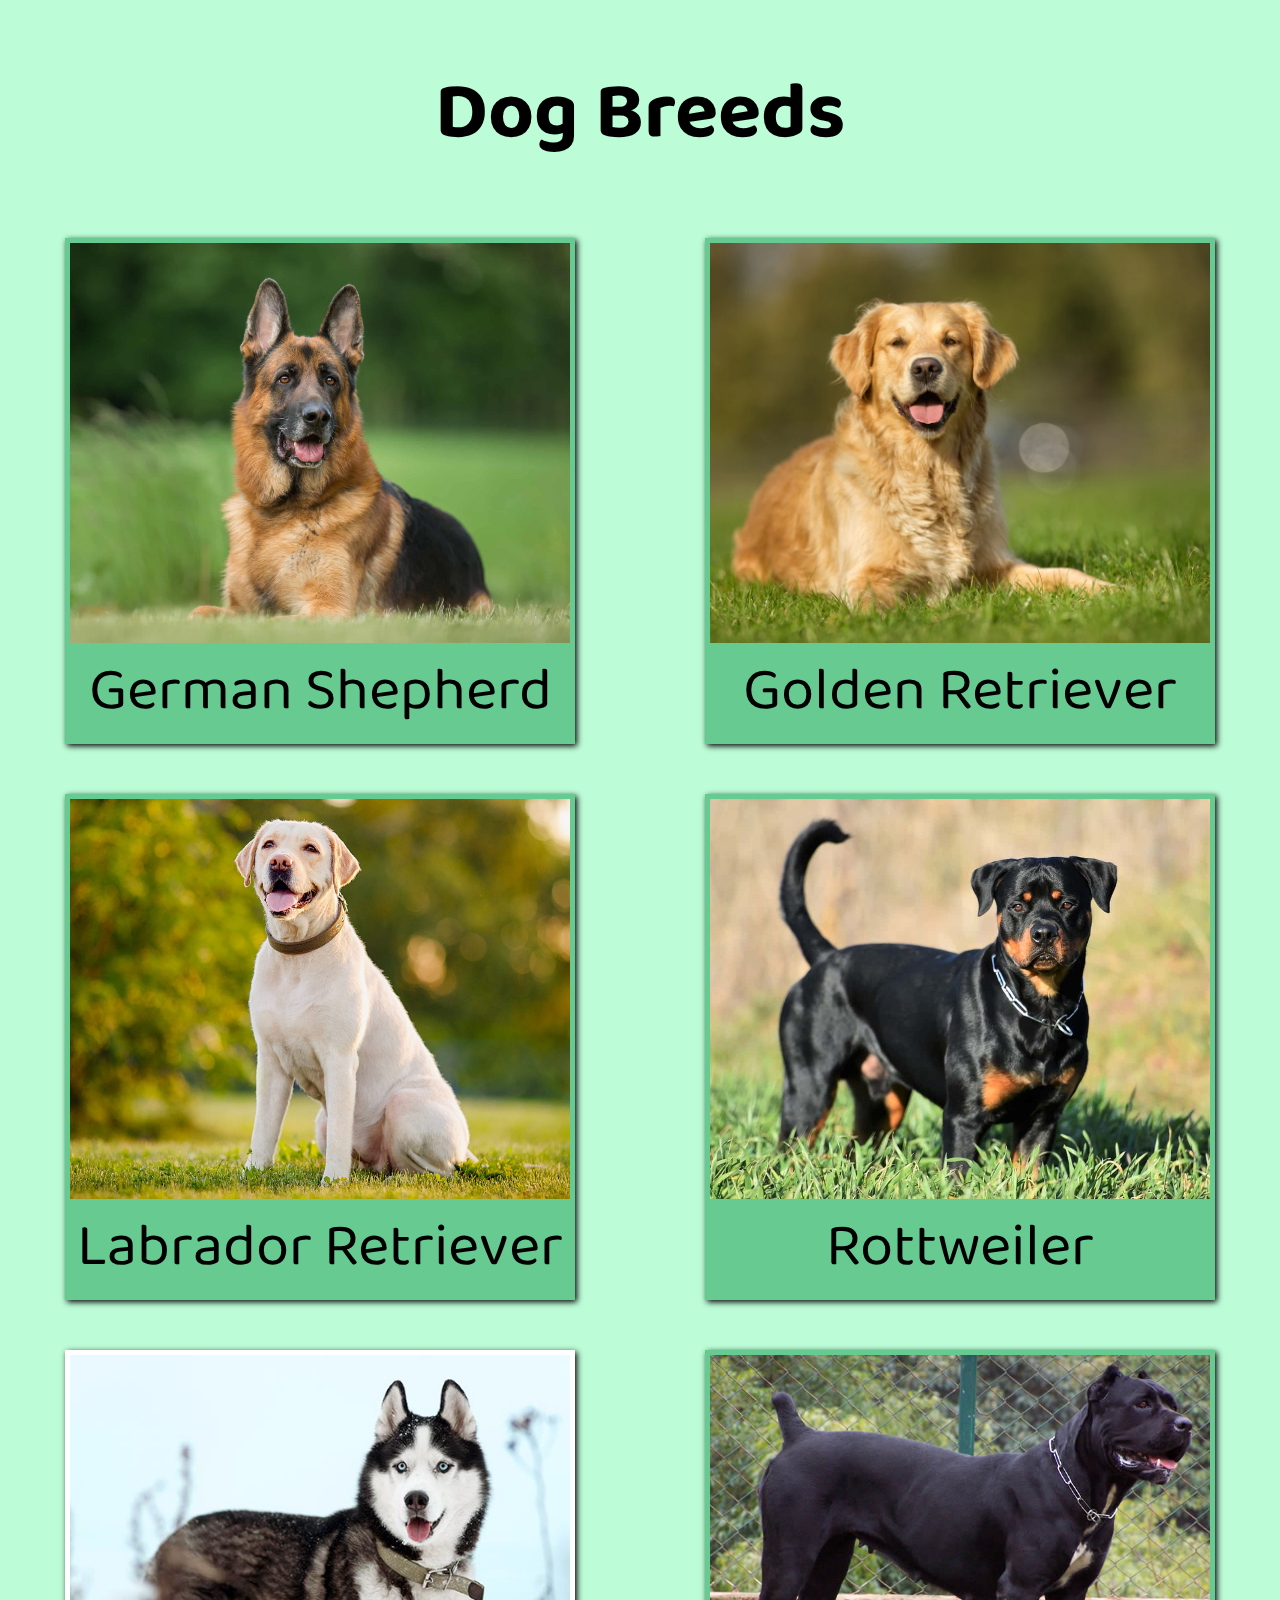
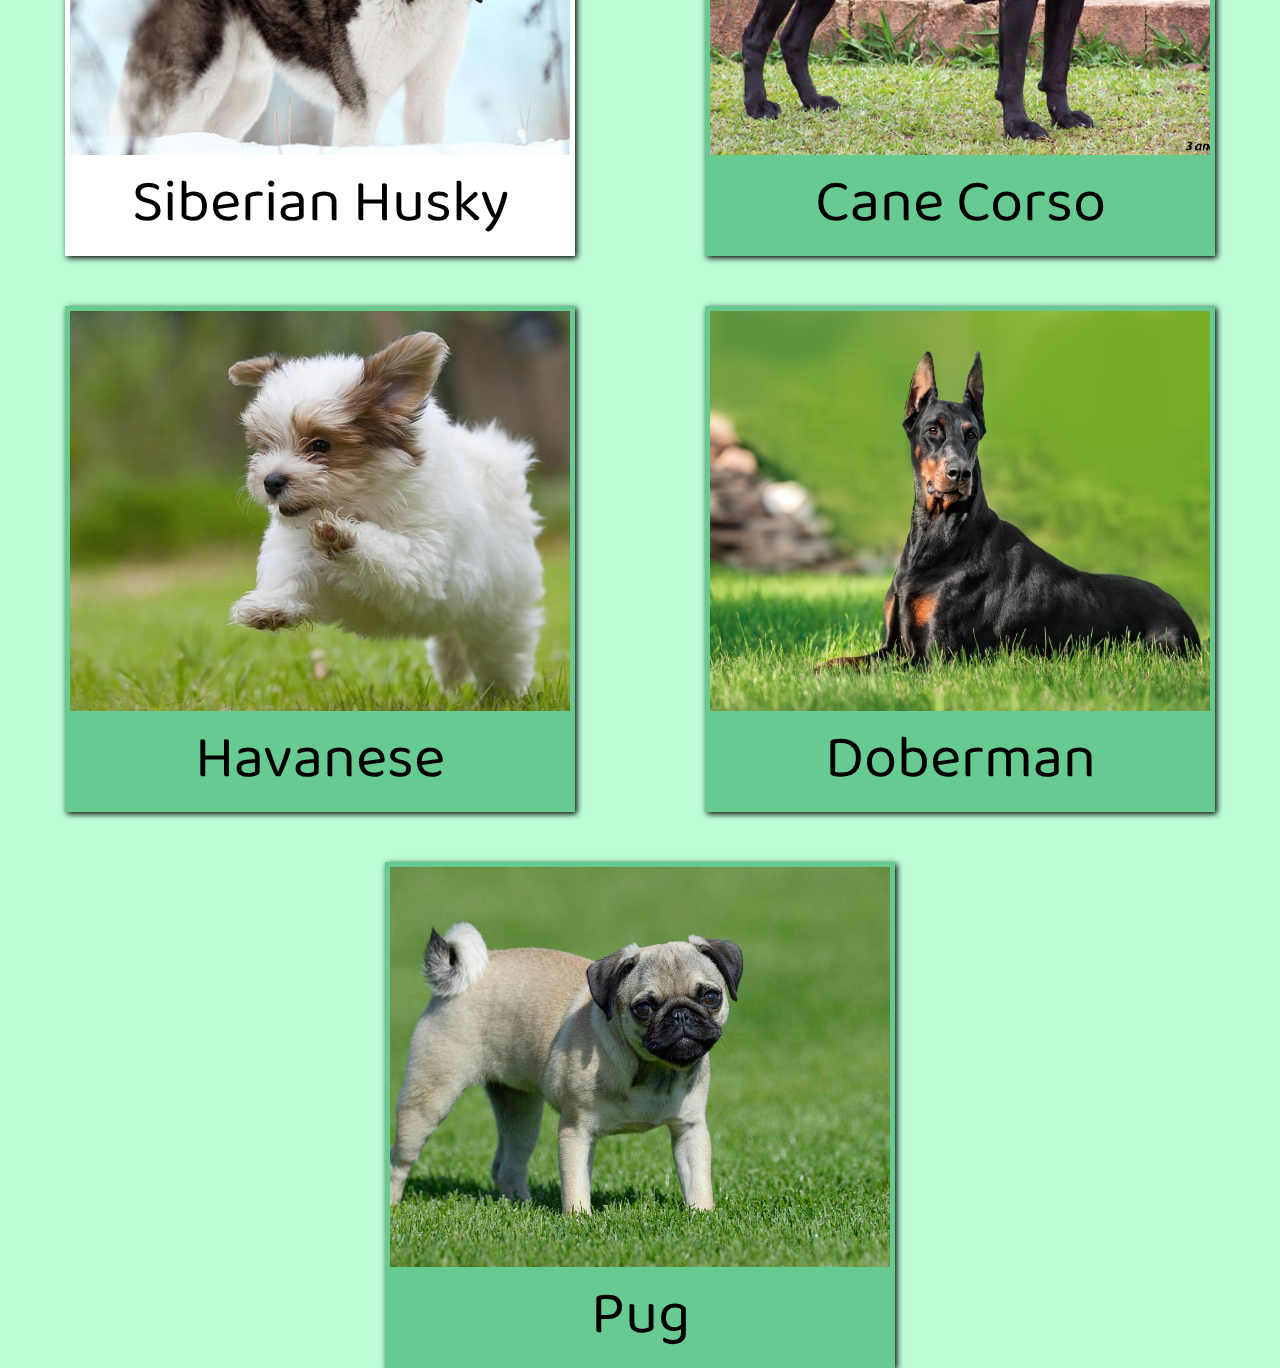
==== commit e3d59c32: "commit" ====
--- a/index.html
+++ b/index.html
@@ -18,23 +18,23 @@
             <h1 class="title">Dog Breeds </h1>
             
             <div class="gallery">
-                <div class="img">
-                    <div><img src="germanshepherd.jpg" class="myimg"
+                <div class="post-class">
+                    <div><img src="germanshepherd.jpg" class="post-image"
                      alt=""></div>
                     <div class="text">German Shepherd</div>
                     </div> 
-            <div class="img">
-                    <div><img src="golden.webp" class="myimg"
+            <div class="post-class">
+                    <div><img src="golden.webp" class="post-image"
                     alt=""></div>
                     <div class="text">Golden Retriever</div>
                      </div> 
-                <div class="img">
-                    <div><img src="lab.jpg" class="myimg"
+                <div class="post-class">
+                    <div><img src="lab.jpg" class="post-image"
                      alt=""></div>
                     <div class="text">Labrador Retriever</div>
                     </div> 
-                 <div class="img">
-                    <div><img src="rott.jpg" class="myimg"
+                 <div class="post-class">
+                    <div><img src="rott.jpg" class="post-image"
                      alt=""></div>
                     <div class="text">Rottweiler</div>
                     </div> 
@@ -43,27 +43,27 @@
                     alt=""></div>
                     <div class="text">Siberian Husky</div>
                     </div>
-                <div class="img">
-                    <div><img src="cane.jpg" class="myimg"
+                <div class="post-class">
+                    <div><img src="cane.jpg" class="post-image"
                         alt=""></div>
                     <div class="text">Cane Corso</div>
                     </div> 
-                 <div class="img">
-                        <div><img src="havanese.jpg" class="myimg"
+                 <div class="post-class">
+                        <div><img src="havanese.jpg" class="post-image"
                         alt=""></div>
                         <div class="text">Havanese</div>
                         </div> 
-                 <div class="img">
-                        <div><img src="dober.jpg" class="myimg"
+                 <div class="doberclass">
+                        <div><img src="dober.jpg" class="dober"
                         alt=""></div>
                         <div class="text">Doberman</div>
                         </div> 
-                <div class="img">
-                        <div><img src="pug.jpg" class="myimg"
+                <div class="post-class">
+                        <div><img src="pug.jpg" class="post-image"
                         alt=""></div>
                         <div class="text">Pug</div>
                         </div> 
-                    
+                    <div class="animation"></div>
  
                 
     
@@ -85,8 +85,8 @@
     </body>
     
     </html>
-© 2021 GitHub, Inc.
-Term
+
+
             
 
 
--- a/style.css
+++ b/style.css
@@ -10,11 +10,23 @@
     font-size: 8rem;
     margin-top: 40px;
     font-family: 'Baloo 2', cursive;
-
-    margin: 50px 680px;
-    background-color: #67CA91;
-    padding: 10px 20px;
-    
+    padding: 1rem 2rem;
+    /* /*background-color: green;
+    background-image: linear-gradient(to right, rgba(255,255,255,0) 50%, #2BB966 50%);
+    background-size: auto; */
+    /* color: #222;
+    transition: background-position 0.3s ease-out;  */
+    
+    
+}
+
+.title:hover {
+	border: 3px dotted #67CA91;
+	color: #3a7999;
+	background: rgba(0,0,0,0);
+}
+.title:hover{
+    background-position: -99.99% 0;
 }
 body{
     background-color: #BCFCD7;
@@ -28,36 +40,33 @@
     justify-content: space-around;
     font-family: 'Baloo 2', cursive;
 }
-.img{
-    margin-top: 50px;
-    border: 5px solid #67CA91;
-    
-    font-family: 'Baloo 2', cursive;
-    
-    box-shadow: 2px 2px 6px;
+.post-class{
+    margin-top: 5rem;
+    border: 0.5rem solid #67CA91;
+    
+    font-family: 'Baloo 2', cursive;
+    
+    box-shadow: 0.2rem 0.2rem 0.6rem;
     background-color: #67CA91;
     
 }
-.myimg{
-    width: 500px;
-    height: 400px;
-    object-fit: cover;
-    font-family: 'Baloo 2', cursive;
-    
-    
-
+.post-image{
+    width: 50rem;
+    height: 40rem;
+    object-fit: cover;
+    font-family: 'Baloo 2', cursive;
 }
 .myhusky{
-    width: 500px;
-    height: 400px;
+    width: 50rem;
+    height: 40rem;
     object-fit: cover;
     font-family: 'Baloo 2', cursive;
 }
 .img-husky{
-    margin-top: 50px;
-    border: 5px solid white;
-    object-fit: cover;
-    box-shadow: 2px 2px 6px;
+    margin-top: 5rem;
+    border: 0.5rem solid white;
+    object-fit: cover;
+    box-shadow: 0.2rem 0.2rem 0.6rem;
     font-family: 'Baloo 2', cursive;
     background-color: white;
     
@@ -65,9 +74,176 @@
 .text{
     font-size: 6rem;
     text-align: center;
-    
-}
-img:hover{
-    opacity: 5;
-    transition: .9s;
-}+}
+
+
+.img-husky:hover{
+    transform: scale(1.1);
+    
+}
+
+  
+  .post-class:hover {
+    border: 5px dotted #2BB966;
+    
+    background: #2BB966;
+  }
+
+
+  .text{
+    opacity:1;
+  }
+  .text:hover{
+    opacity:0.5;
+  }
+
+
+.doberclass{
+    margin-top: 5rem;
+    border: 5px solid #67CA91;
+    
+    font-family: 'Baloo 2', cursive;
+    
+    box-shadow: 2px 2px 6px;
+    background-color: #67CA91;
+    
+}
+.dober{
+    width: 50rem;
+    height: 40rem;
+    object-fit: cover;
+    font-family: 'Baloo 2', cursive;
+}
+.doberclass:hover {
+    transform: skew(-10deg);
+  }
+
+.animation{
+    height: 2rem;
+    width: 2rem;
+    position: absolute;
+    animation: test 2s infinite;
+}
+@keyframes test{
+    0%{
+        left: 35%;
+        bottom: 18%;
+        background-color: #67CA91;
+    }
+    25%{
+        left: 64%;
+        bottom: 18%;
+        background-color: #fff;
+    }
+    50%{
+        left: 64%;
+        bottom: -37%;
+        background-color: #67CA91;
+    }
+    75%{
+        left: 35%;
+        bottom: -37%;
+        background-color: #fff;
+    }
+    100%{
+        left: 35%;
+        bottom: 20%;
+        background-color: #67CA91;
+    }
+
+}
+
+@media screen and (max-width: 780px){
+
+    .title{
+        text-align: center;
+        margin-right: 2px;
+        font-size: 10rem;
+        margin-top: 10px;
+        margin-bottom: -10px;
+    }
+    .post-image{
+            width: 45rem;
+            height: 35rem;
+        }
+    .post-class{
+            margin-top: 5rem;
+            margin-right: 30%;
+            margin-left: 30%;
+        }
+    .text{
+            font-size: 4rem;
+            text-align: center;
+        }
+    .doberclass{
+        margin-top: 5rem;
+        margin-right: 30%;
+        margin-left: 30%;
+            }
+    .dober{
+            width: 45rem;
+            height: 35rem;
+        }
+    .myhusky{
+        width: 45rem;
+        height: 35rem;
+        }
+    .img-husky{
+        margin-top: 5rem;
+        margin-right: 30%;
+        margin-left: 30%;
+    }
+    body{
+        background-color: #bee0cc;
+    }
+
+@media screen and (max-width: 390px){
+
+    .title{
+        text-align: center;
+        margin-left: 50px;
+        white-space: nowrap;
+        font-size: 5rem;
+        margin-top: 10px;
+        margin-bottom: -10px;
+}
+    .post-image{
+        width: 30rem;
+        height: 20rem;
+        object-fit: scale-down;
+        display: flex;
+}
+    .post-class{
+        margin-top: 5rem;
+        margin-right: 30%;
+        margin-left: 30%;
+        }
+    .text{
+        font-size: 4rem;
+        text-align: center;
+        }
+    .doberclass{
+        margin-top: 5rem;
+        margin-right: 30%;
+        margin-left: 30%;   
+        }
+    .dober{
+        width: 30rem;
+        height: 20rem;
+            }
+    .myhusky{
+        width: 30rem;
+        height: 20rem;
+        object-fit: scale-down;
+        display: flex;
+        }
+    .img-husky{
+        margin-top: 5rem;
+        margin-right: 30%;
+        margin-left: 30%;
+    }
+    body{
+        background-color: #1b8848;
+}
+
+
